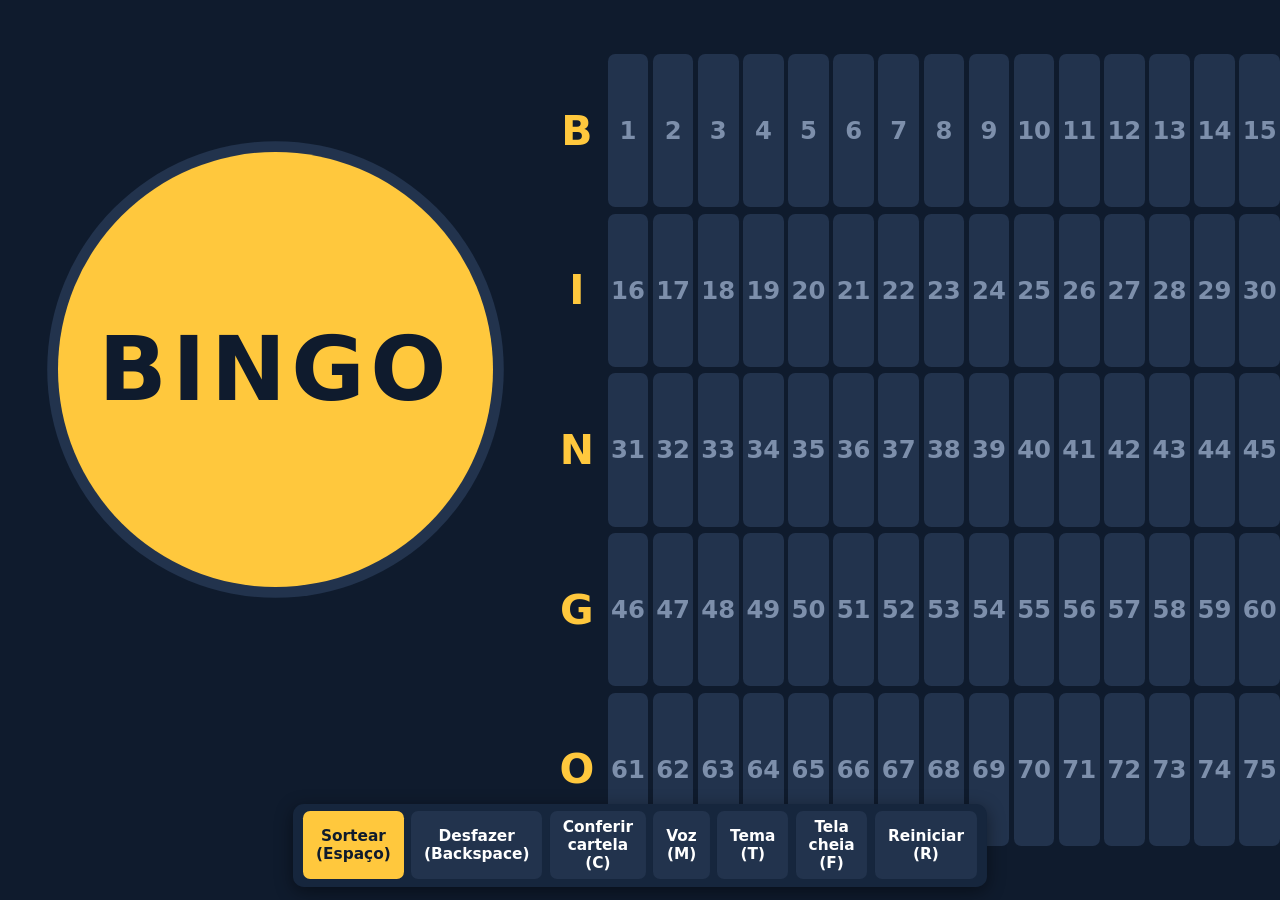
==== index.html @ 3ad3bbc8 "criação do jogo bingo, index é o jg, cartelas é para gerar elas e imprimir" ====
<!doctype html>
<html lang="pt-BR">
<head>
<meta charset="utf-8">
<meta name="viewport" content="width=device-width,initial-scale=1">
<title>Bingo</title>
<style>
:root{--bg:#0f1b2d;--fg:#ffffff;--accent:#ffc83d;--onaccent:#0f1b2d;--dim:#22334d;--dimfg:#7d8fab;--ok:#5be08a;--bad:#ff7b7b;--panel:#16263d}
body.light{--bg:#fffdf6;--fg:#111111;--accent:#c1272d;--onaccent:#ffffff;--dim:#ebe6d8;--dimfg:#8d8776;--ok:#127a3a;--bad:#b3261e;--panel:#ffffff}
*{box-sizing:border-box;margin:0;padding:0}
html,body{height:100%}
body{background:var(--bg);color:var(--fg);font-family:"Segoe UI",system-ui,Arial,sans-serif;overflow:hidden}
.app{display:grid;grid-template-columns:40% 60%;height:100vh;padding:3vh 2.5vw;gap:2.5vw}
.left{display:flex;flex-direction:column;align-items:center;justify-content:center;gap:4vh}
.ball{width:min(34vw,62vh);aspect-ratio:1;border-radius:50%;background:var(--accent);color:var(--onaccent);display:flex;flex-direction:column;align-items:center;justify-content:center;box-shadow:0 0 0 1.2vh var(--dim)}
.ball .letter{font-size:min(6.5vw,11vh);font-weight:800;line-height:1;letter-spacing:.05em}
.ball .num{font-size:min(15vw,28vh);font-weight:900;line-height:1;font-variant-numeric:tabular-nums}
.ball .idle{font-size:min(7vw,12vh);font-weight:900;letter-spacing:.06em}
.ball.rolling .num{opacity:.75}
.ball.pop{animation:pop .5s ease-out}
@keyframes pop{0%{transform:scale(.9)}60%{transform:scale(1.04)}100%{transform:scale(1)}}
.prev{display:flex;gap:1.2vw;min-height:7vw;align-items:center}
.prev span{width:min(6vw,10vh);aspect-ratio:1;border-radius:50%;background:var(--dim);color:var(--fg);display:flex;align-items:center;justify-content:center;font-size:min(2.6vw,4.4vh);font-weight:800}
.count{font-size:min(1.9vw,3.2vh);color:var(--dimfg);font-weight:600}
.board{display:grid;grid-template-columns:1.3fr repeat(15,1fr);grid-template-rows:repeat(5,1fr);gap:.7vh .35vw;align-self:center;height:min(88vh,100%)}
.board div{display:flex;align-items:center;justify-content:center;border-radius:.8vh;font-weight:700;font-variant-numeric:tabular-nums}
.board .l{font-size:min(3.2vw,6vh);font-weight:900;color:var(--accent)}
.board .c{font-size:min(1.9vw,4vh);background:var(--dim);color:var(--dimfg)}
.board .c.on{background:var(--accent);color:var(--onaccent);font-weight:900}
.board .c.new{animation:flash 1.2s ease-out 2}
@keyframes flash{50%{transform:scale(1.35);box-shadow:0 0 2vh var(--accent)}}
.bar{position:fixed;left:50%;bottom:1.5vh;transform:translateX(-50%);display:flex;gap:.6vw;padding:.8vh .8vw;background:var(--panel);border-radius:1.2vh;box-shadow:0 .5vh 2vh rgba(0,0,0,.45);opacity:0;pointer-events:none;transition:opacity .3s}
body.show .bar{opacity:1;pointer-events:auto}
body.show{cursor:default}
body:not(.show){cursor:none}
.bar button{font:inherit;font-size:max(14px,1.2vw);padding:.8vh 1vw;border:0;border-radius:.8vh;background:var(--dim);color:var(--fg);cursor:pointer;font-weight:600}
.bar button.main{background:var(--accent);color:var(--onaccent)}
.bar button:hover{filter:brightness(1.15)}
.ov{position:fixed;inset:0;background:rgba(0,0,0,.82);display:none;align-items:center;justify-content:center;z-index:5}
.ov.open{display:flex}
.box{background:var(--panel);color:var(--fg);padding:4vh 3vw;border-radius:2vh;width:min(70vw,900px);display:flex;flex-direction:column;gap:2.5vh}
.box h2{font-size:min(3vw,5vh)}
.box input{font:inherit;font-size:min(3vw,5vh);padding:1.2vh 1.2vw;border-radius:1vh;border:.3vh solid var(--dim);background:var(--bg);color:var(--fg)}
.box p.hint{font-size:min(1.6vw,2.8vh);color:var(--dimfg)}
.res{font-size:min(3.4vw,6vh);font-weight:800;min-height:1.3em}
.res.ok{color:var(--ok)}.res.bad{color:var(--bad)}
@media (max-width:800px){.app{grid-template-columns:1fr;grid-template-rows:auto 1fr}.board{height:auto}}
</style>
</head>
<body>
<div class="app">
  <section class="left">
    <div class="ball" id="ball"></div>
    <div class="prev" id="prev"></div>
    <div class="count" id="count"></div>
  </section>
  <section class="board" id="board" aria-label="Números sorteados"></section>
</div>

<div class="bar" id="bar">
  <button class="main" data-a="draw">Sortear (Espaço)</button>
  <button data-a="undo">Desfazer (Backspace)</button>
  <button data-a="check">Conferir cartela (C)</button>
  <button data-a="sound">Voz (M)</button>
  <button data-a="theme">Tema (T)</button>
  <button data-a="full">Tela cheia (F)</button>
  <button data-a="reset">Reiniciar (R)</button>
</div>

<div class="ov" id="ov">
  <div class="box">
    <h2>Conferir cartela</h2>
    <p class="hint">Digite o número da cartela com # (ex.: #12) ou os números separados por espaço, e aperte Enter. Esc fecha.</p>
    <input id="inp" autocomplete="off" placeholder="ex.: #12   ou   5 12 33 47 61">
    <div class="res" id="res"></div>
  </div>
</div>

<script>
(function(){
var LET=['B','I','N','G','O'];
var SAY=['Bê','I','Ene','Gê','Ó'];
var W=['zero','um','dois','três','quatro','cinco','seis','sete','oito','nove'];
var drawn=[],busy=false,sound=true,timer=null,hideT=null;
try{drawn=JSON.parse(localStorage.getItem('bingo-v1')||'[]').filter(function(n){return n>=1&&n<=75})}catch(e){}
try{sound=localStorage.getItem('bingo-sound')!=='off'}catch(e){}
try{if(localStorage.getItem('bingo-theme')==='light')document.body.classList.add('light')}catch(e){}

var $=function(id){return document.getElementById(id)};
var ball=$('ball'),prev=$('prev'),count=$('count'),board=$('board'),ov=$('ov'),inp=$('inp'),res=$('res');

function li(n){return Math.floor((n-1)/15)}
function save(){try{localStorage.setItem('bingo-v1',JSON.stringify(drawn))}catch(e){}}
function rnd(n){var a=new Uint32Array(1);crypto.getRandomValues(a);return a[0]%n}


for(var r=0;r<5;r++){
  var h=document.createElement('div');h.className='l';h.textContent=LET[r];board.appendChild(h);
  for(var k=1;k<=15;k++){var n=r*15+k;var c=document.createElement('div');c.className='c';c.id='c'+n;c.textContent=n;board.appendChild(c)}
}

function showBall(n){
  if(n){ball.innerHTML='<div class="letter">'+LET[li(n)]+'</div><div class="num">'+n+'</div>'}
  else if(drawn.length>=75){ball.innerHTML='<div class="idle">FIM</div>'}
  else{ball.innerHTML='<div class="idle">BINGO</div>'}
}
function render(newN){
  for(var n=1;n<=75;n++){var e=$('c'+n);e.className='c'+(drawn.indexOf(n)>-1?' on':'')+(n===newN?' new':'')}
  var last=drawn[drawn.length-1];
  if(!busy)showBall(last);
  prev.innerHTML='';
  drawn.slice(-6,-1).reverse().forEach(function(n){var s=document.createElement('span');s.textContent=n;prev.appendChild(s)});
  count.textContent=drawn.length?drawn.length+' de 75 sorteados':'';
}
function speak(n){
  if(!sound||!('speechSynthesis' in window))return;
  try{
    speechSynthesis.cancel();
    var t=SAY[li(n)]+'. '+n+'.';
    if(n>=10)t+=' '+W[Math.floor(n/10)]+' e '+W[n%10]+'.';
    var u=new SpeechSynthesisUtterance(t);u.lang='pt-BR';u.rate=.8;speechSynthesis.speak(u);
  }catch(e){}
}
function draw(){
  if(busy)return;
  var rem=[];for(var n=1;n<=75;n++)if(drawn.indexOf(n)<0)rem.push(n);
  if(!rem.length){showBall(0);return}
  var pick=rem[rnd(rem.length)];
  busy=true;ball.classList.add('rolling');
  var t0=Date.now();
  timer=setInterval(function(){
    var f=rem[rnd(rem.length)];
    ball.innerHTML='<div class="letter">'+LET[li(f)]+'</div><div class="num">'+f+'</div>';
    if(Date.now()-t0>1100){
      clearInterval(timer);busy=false;ball.classList.remove('rolling');
      drawn.push(pick);save();render(pick);
      ball.classList.remove('pop');void ball.offsetWidth;ball.classList.add('pop');
      speak(pick);
    }
  },70);
}
function undo(){
  if(busy||!drawn.length)return;
  drawn.pop();save();render();
}
function reset(){
  if(busy)return;
  if(confirm('Reiniciar o bingo? Todos os números sorteados serão apagados.')){drawn=[];save();render();try{speechSynthesis.cancel()}catch(e){}}
}
function toggleSound(){
  sound=!sound;try{localStorage.setItem('bingo-sound',sound?'on':'off')}catch(e){}
  if(!sound){try{speechSynthesis.cancel()}catch(e){}}
  flash('Voz '+(sound?'ligada':'desligada'));
}
function toggleTheme(){
  document.body.classList.toggle('light');
  try{localStorage.setItem('bingo-theme',document.body.classList.contains('light')?'light':'dark')}catch(e){}
}
function full(){
  if(document.fullscreenElement){document.exitFullscreen()}
  else if(document.documentElement.requestFullscreen){document.documentElement.requestFullscreen()}
}
function flash(msg){count.textContent=msg;setTimeout(function(){render()},1500)}
function openCheck(){ov.classList.add('open');inp.value='';res.textContent='';res.className='res';setTimeout(function(){inp.focus()},50)}
function closeCheck(){ov.classList.remove('open');inp.blur()}

function mb(a){return function(){a|=0;a=a+0x6D2B79F5|0;var t=Math.imul(a^a>>>15,1|a);t=t+Math.imul(t^t>>>7,61|t)^t;return((t^t>>>14)>>>0)/4294967296}}
function cardFor(id){
  var r=mb((Math.imul(id,2654435761)^0x9E3779B9)>>>0);
  for(var w=0;w<8;w++)r();
  var cols=[];
  for(var c=0;c<5;c++){
    var p=[];for(var k=1;k<=15;k++)p.push(c*15+k);
    for(var i=14;i>0;i--){var j=Math.floor(r()*(i+1));var t=p[i];p[i]=p[j];p[j]=t}
    var s=p.slice(0,c===2?4:5).sort(function(a,b){return a-b});
    if(c===2)s.splice(2,0,0);
    cols.push(s);
  }
  var rows=[];
  for(var y=0;y<5;y++){rows.push([]);for(var x=0;x<5;x++)rows[y].push(cols[x][y])}
  return rows;
}

function checkCard(id){
  if(id<1||id>9999){res.className='res bad';res.textContent='✖ Cartela inválida';return}
  var g=cardFor(id);
  var mk=function(n){return n===0||drawn.indexOf(n)>-1};
  var miss=[];
  g.forEach(function(row){row.forEach(function(n){if(!mk(n))miss.push(n)})});
  var lines=[],i;
  for(i=0;i<5;i++){lines.push(g[i]);lines.push(g.map(function(r){return r[i]}))}
  lines.push([0,1,2,3,4].map(function(k){return g[k][k]}));
  lines.push([0,1,2,3,4].map(function(k){return g[k][4-k]}));
  var line=lines.some(function(l){return l.every(mk)});
  var head='Cartela nº '+id+': ';
  if(!miss.length){res.className='res ok';res.textContent='✔ '+head+'CARTELA CHEIA!'}
  else if(line){res.className='res ok';res.textContent='✔ '+head+'tem LINHA completa (faltam '+miss.length+' p/ cheia)'}
  else{
    res.className='res bad';
    res.textContent='✖ '+head+'faltam '+miss.length+(miss.length<=5?': '+miss.sort(function(a,b){return a-b}).join(', '):' números');
  }
}
function check(){
  var cm=inp.value.match(/^\s*#\s*(\d+)\s*$/);
  if(cm){checkCard(parseInt(cm[1],10));return}
  var m=(inp.value.match(/\d+/g)||[]).map(Number).filter(function(n,i,a){return a.indexOf(n)===i});
  if(!m.length){res.textContent='';res.className='res';return}
  var bad=m.filter(function(n){return n<1||n>75});
  var miss=m.filter(function(n){return n>=1&&n<=75&&drawn.indexOf(n)<0}).sort(function(a,b){return a-b});
  if(bad.length){res.className='res bad';res.textContent='✖ Número inválido: '+bad.join(', ')}
  else if(miss.length){res.className='res bad';res.textContent='✖ Ainda não saíram: '+miss.join(', ')}
  else{res.className='res ok';res.textContent='✔ Todos os '+m.length+' números já saíram!'}
}
function act(a){
  ({draw:draw,undo:undo,check:openCheck,sound:toggleSound,theme:toggleTheme,full:full,reset:reset})[a]();
}

document.addEventListener('keydown',function(e){
  if(ov.classList.contains('open')){
    if(e.key==='Escape'){closeCheck()}
    else if(e.key==='Enter'){check()}
    return;
  }
  var k=e.key.toLowerCase();
  if(k===' '||k==='enter'){e.preventDefault();if(document.activeElement&&document.activeElement.blur)document.activeElement.blur();draw()}
  else if(k==='backspace'){undo()}
  else if(k==='c'){e.preventDefault();openCheck()}
  else if(k==='m'){toggleSound()}
  else if(k==='t'){toggleTheme()}
  else if(k==='f'){full()}
  else if(k==='r'){reset()}
  askWake();
});
$('bar').addEventListener('click',function(e){var b=e.target.closest('button');if(b){b.blur();act(b.getAttribute('data-a'))}askWake()});
ov.addEventListener('click',function(e){if(e.target===ov)closeCheck()});


function showUI(){document.body.classList.add('show');clearTimeout(hideT);hideT=setTimeout(function(){document.body.classList.remove('show')},3000)}
document.addEventListener('mousemove',showUI);
document.addEventListener('touchstart',showUI);


var wl=null;
function askWake(){
  if(wl||!navigator.wakeLock)return;
  navigator.wakeLock.request('screen').then(function(l){wl=l;l.addEventListener('release',function(){wl=null})}).catch(function(){});
}
document.addEventListener('visibilitychange',function(){if(document.visibilityState==='visible')askWake()});

render();showUI();
})();
</script>
</body>
</html>
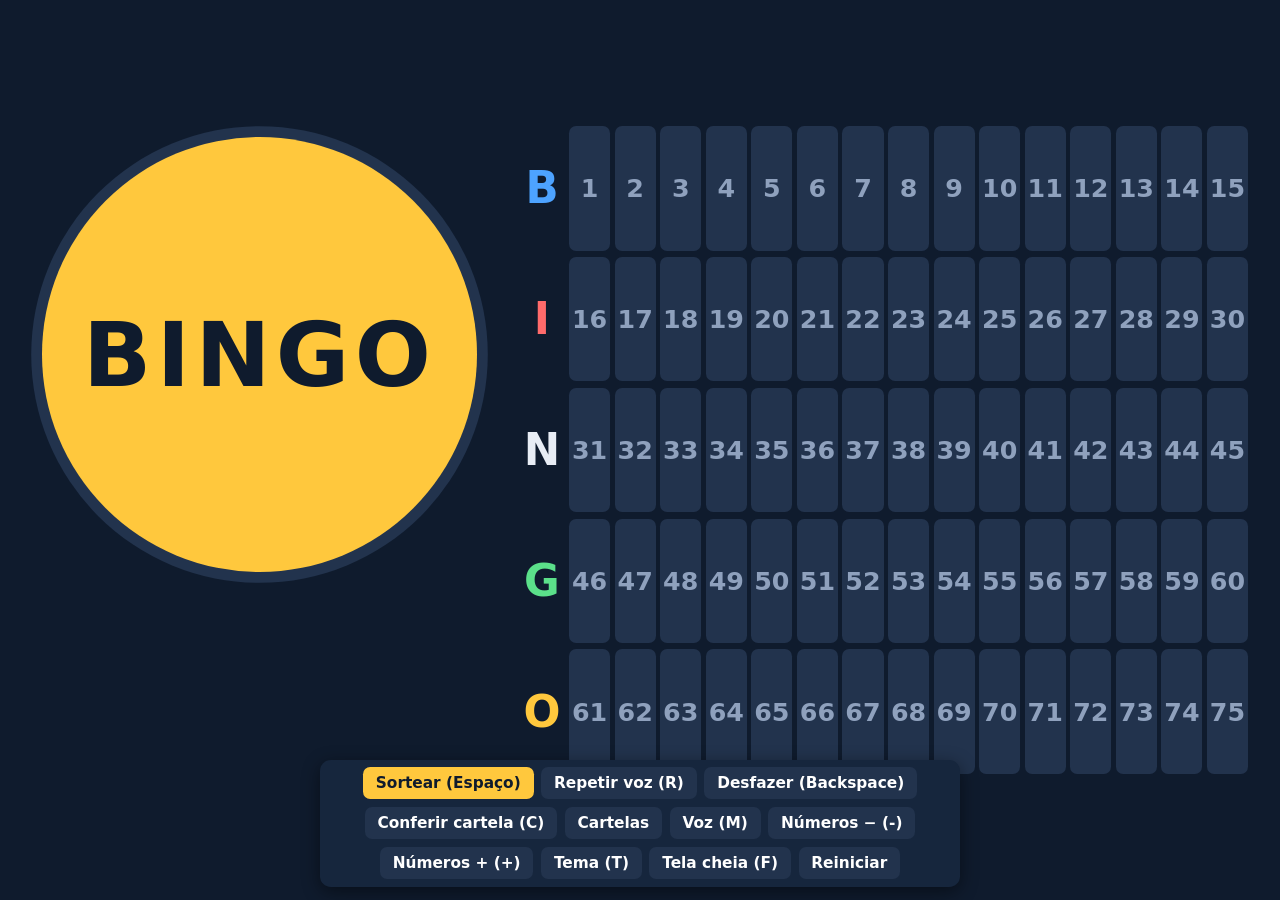
==== commit 22409389: "atualização bingo" ====
--- a/index.html
+++ b/index.html
@@ -1,254 +1,45 @@
 <!doctype html>
 <html lang="pt-BR">
 <head>
-<meta charset="utf-8">
-<meta name="viewport" content="width=device-width,initial-scale=1">
-<title>Bingo</title>
-<style>
-:root{--bg:#0f1b2d;--fg:#ffffff;--accent:#ffc83d;--onaccent:#0f1b2d;--dim:#22334d;--dimfg:#7d8fab;--ok:#5be08a;--bad:#ff7b7b;--panel:#16263d}
-body.light{--bg:#fffdf6;--fg:#111111;--accent:#c1272d;--onaccent:#ffffff;--dim:#ebe6d8;--dimfg:#8d8776;--ok:#127a3a;--bad:#b3261e;--panel:#ffffff}
-*{box-sizing:border-box;margin:0;padding:0}
-html,body{height:100%}
-body{background:var(--bg);color:var(--fg);font-family:"Segoe UI",system-ui,Arial,sans-serif;overflow:hidden}
-.app{display:grid;grid-template-columns:40% 60%;height:100vh;padding:3vh 2.5vw;gap:2.5vw}
-.left{display:flex;flex-direction:column;align-items:center;justify-content:center;gap:4vh}
-.ball{width:min(34vw,62vh);aspect-ratio:1;border-radius:50%;background:var(--accent);color:var(--onaccent);display:flex;flex-direction:column;align-items:center;justify-content:center;box-shadow:0 0 0 1.2vh var(--dim)}
-.ball .letter{font-size:min(6.5vw,11vh);font-weight:800;line-height:1;letter-spacing:.05em}
-.ball .num{font-size:min(15vw,28vh);font-weight:900;line-height:1;font-variant-numeric:tabular-nums}
-.ball .idle{font-size:min(7vw,12vh);font-weight:900;letter-spacing:.06em}
-.ball.rolling .num{opacity:.75}
-.ball.pop{animation:pop .5s ease-out}
-@keyframes pop{0%{transform:scale(.9)}60%{transform:scale(1.04)}100%{transform:scale(1)}}
-.prev{display:flex;gap:1.2vw;min-height:7vw;align-items:center}
-.prev span{width:min(6vw,10vh);aspect-ratio:1;border-radius:50%;background:var(--dim);color:var(--fg);display:flex;align-items:center;justify-content:center;font-size:min(2.6vw,4.4vh);font-weight:800}
-.count{font-size:min(1.9vw,3.2vh);color:var(--dimfg);font-weight:600}
-.board{display:grid;grid-template-columns:1.3fr repeat(15,1fr);grid-template-rows:repeat(5,1fr);gap:.7vh .35vw;align-self:center;height:min(88vh,100%)}
-.board div{display:flex;align-items:center;justify-content:center;border-radius:.8vh;font-weight:700;font-variant-numeric:tabular-nums}
-.board .l{font-size:min(3.2vw,6vh);font-weight:900;color:var(--accent)}
-.board .c{font-size:min(1.9vw,4vh);background:var(--dim);color:var(--dimfg)}
-.board .c.on{background:var(--accent);color:var(--onaccent);font-weight:900}
-.board .c.new{animation:flash 1.2s ease-out 2}
-@keyframes flash{50%{transform:scale(1.35);box-shadow:0 0 2vh var(--accent)}}
-.bar{position:fixed;left:50%;bottom:1.5vh;transform:translateX(-50%);display:flex;gap:.6vw;padding:.8vh .8vw;background:var(--panel);border-radius:1.2vh;box-shadow:0 .5vh 2vh rgba(0,0,0,.45);opacity:0;pointer-events:none;transition:opacity .3s}
-body.show .bar{opacity:1;pointer-events:auto}
-body.show{cursor:default}
-body:not(.show){cursor:none}
-.bar button{font:inherit;font-size:max(14px,1.2vw);padding:.8vh 1vw;border:0;border-radius:.8vh;background:var(--dim);color:var(--fg);cursor:pointer;font-weight:600}
-.bar button.main{background:var(--accent);color:var(--onaccent)}
-.bar button:hover{filter:brightness(1.15)}
-.ov{position:fixed;inset:0;background:rgba(0,0,0,.82);display:none;align-items:center;justify-content:center;z-index:5}
-.ov.open{display:flex}
-.box{background:var(--panel);color:var(--fg);padding:4vh 3vw;border-radius:2vh;width:min(70vw,900px);display:flex;flex-direction:column;gap:2.5vh}
-.box h2{font-size:min(3vw,5vh)}
-.box input{font:inherit;font-size:min(3vw,5vh);padding:1.2vh 1.2vw;border-radius:1vh;border:.3vh solid var(--dim);background:var(--bg);color:var(--fg)}
-.box p.hint{font-size:min(1.6vw,2.8vh);color:var(--dimfg)}
-.res{font-size:min(3.4vw,6vh);font-weight:800;min-height:1.3em}
-.res.ok{color:var(--ok)}.res.bad{color:var(--bad)}
-@media (max-width:800px){.app{grid-template-columns:1fr;grid-template-rows:auto 1fr}.board{height:auto}}
-</style>
+  <meta charset="utf-8">
+  <meta name="viewport" content="width=device-width, initial-scale=1">
+  <title>Bingo</title>
+  <link rel="stylesheet" href="css/sorteio.css">
 </head>
 <body>
-<div class="app">
-  <section class="left">
-    <div class="ball" id="ball"></div>
-    <div class="prev" id="prev"></div>
-    <div class="count" id="count"></div>
-  </section>
-  <section class="board" id="board" aria-label="Números sorteados"></section>
-</div>
+  <main class="tela">
+    <section class="coluna-da-bola" aria-live="polite">
+      <div class="bola" id="bola"></div>
+      <ol class="anteriores" id="anteriores" aria-label="Últimos números sorteados"></ol>
+      <p class="contador" id="contador"></p>
+    </section>
+    <section class="painel" id="painel" aria-label="Painel com os números sorteados"></section>
+  </main>
 
-<div class="bar" id="bar">
-  <button class="main" data-a="draw">Sortear (Espaço)</button>
-  <button data-a="undo">Desfazer (Backspace)</button>
-  <button data-a="check">Conferir cartela (C)</button>
-  <button data-a="sound">Voz (M)</button>
-  <button data-a="theme">Tema (T)</button>
-  <button data-a="full">Tela cheia (F)</button>
-  <button data-a="reset">Reiniciar (R)</button>
-</div>
+  <nav class="comandos" id="comandos" aria-label="Comandos do sorteio">
+    <button type="button" class="principal" data-acao="sortear">Sortear (Espaço)</button>
+    <button type="button" data-acao="repetir">Repetir voz (R)</button>
+    <button type="button" data-acao="desfazer">Desfazer (Backspace)</button>
+    <button type="button" data-acao="conferir">Conferir cartela (C)</button>
+    <a href="cartelas.html" target="_blank" rel="noopener">Cartelas</a>
+    <button type="button" data-acao="voz">Voz (M)</button>
+    <button type="button" data-acao="menos">Números − (-)</button>
+    <button type="button" data-acao="mais">Números + (+)</button>
+    <button type="button" data-acao="tema">Tema (T)</button>
+    <button type="button" data-acao="tela">Tela cheia (F)</button>
+    <button type="button" data-acao="reiniciar">Reiniciar</button>
+  </nav>
 
-<div class="ov" id="ov">
-  <div class="box">
-    <h2>Conferir cartela</h2>
-    <p class="hint">Digite o número da cartela com # (ex.: #12) ou os números separados por espaço, e aperte Enter. Esc fecha.</p>
-    <input id="inp" autocomplete="off" placeholder="ex.: #12   ou   5 12 33 47 61">
-    <div class="res" id="res"></div>
+  <div class="sobreposicao" id="conferencia" role="dialog" aria-modal="true" aria-labelledby="conferencia-titulo" hidden>
+    <div class="caixa">
+      <h2 id="conferencia-titulo">Conferir cartela</h2>
+      <p class="dica">Digite o número da cartela com # (exemplo: #12) ou os números separados por espaço e aperte Enter. Esc fecha.</p>
+      <input type="text" id="campo-conferencia" autocomplete="off" placeholder="exemplo: #12   ou   5 12 33 47 61">
+      <p class="resultado" id="resultado-conferencia" role="status"></p>
+    </div>
   </div>
-</div>
 
-<script>
-(function(){
-var LET=['B','I','N','G','O'];
-var SAY=['Bê','I','Ene','Gê','Ó'];
-var W=['zero','um','dois','três','quatro','cinco','seis','sete','oito','nove'];
-var drawn=[],busy=false,sound=true,timer=null,hideT=null;
-try{drawn=JSON.parse(localStorage.getItem('bingo-v1')||'[]').filter(function(n){return n>=1&&n<=75})}catch(e){}
-try{sound=localStorage.getItem('bingo-sound')!=='off'}catch(e){}
-try{if(localStorage.getItem('bingo-theme')==='light')document.body.classList.add('light')}catch(e){}
-
-var $=function(id){return document.getElementById(id)};
-var ball=$('ball'),prev=$('prev'),count=$('count'),board=$('board'),ov=$('ov'),inp=$('inp'),res=$('res');
-
-function li(n){return Math.floor((n-1)/15)}
-function save(){try{localStorage.setItem('bingo-v1',JSON.stringify(drawn))}catch(e){}}
-function rnd(n){var a=new Uint32Array(1);crypto.getRandomValues(a);return a[0]%n}
-
-
-for(var r=0;r<5;r++){
-  var h=document.createElement('div');h.className='l';h.textContent=LET[r];board.appendChild(h);
-  for(var k=1;k<=15;k++){var n=r*15+k;var c=document.createElement('div');c.className='c';c.id='c'+n;c.textContent=n;board.appendChild(c)}
-}
-
-function showBall(n){
-  if(n){ball.innerHTML='<div class="letter">'+LET[li(n)]+'</div><div class="num">'+n+'</div>'}
-  else if(drawn.length>=75){ball.innerHTML='<div class="idle">FIM</div>'}
-  else{ball.innerHTML='<div class="idle">BINGO</div>'}
-}
-function render(newN){
-  for(var n=1;n<=75;n++){var e=$('c'+n);e.className='c'+(drawn.indexOf(n)>-1?' on':'')+(n===newN?' new':'')}
-  var last=drawn[drawn.length-1];
-  if(!busy)showBall(last);
-  prev.innerHTML='';
-  drawn.slice(-6,-1).reverse().forEach(function(n){var s=document.createElement('span');s.textContent=n;prev.appendChild(s)});
-  count.textContent=drawn.length?drawn.length+' de 75 sorteados':'';
-}
-function speak(n){
-  if(!sound||!('speechSynthesis' in window))return;
-  try{
-    speechSynthesis.cancel();
-    var t=SAY[li(n)]+'. '+n+'.';
-    if(n>=10)t+=' '+W[Math.floor(n/10)]+' e '+W[n%10]+'.';
-    var u=new SpeechSynthesisUtterance(t);u.lang='pt-BR';u.rate=.8;speechSynthesis.speak(u);
-  }catch(e){}
-}
-function draw(){
-  if(busy)return;
-  var rem=[];for(var n=1;n<=75;n++)if(drawn.indexOf(n)<0)rem.push(n);
-  if(!rem.length){showBall(0);return}
-  var pick=rem[rnd(rem.length)];
-  busy=true;ball.classList.add('rolling');
-  var t0=Date.now();
-  timer=setInterval(function(){
-    var f=rem[rnd(rem.length)];
-    ball.innerHTML='<div class="letter">'+LET[li(f)]+'</div><div class="num">'+f+'</div>';
-    if(Date.now()-t0>1100){
-      clearInterval(timer);busy=false;ball.classList.remove('rolling');
-      drawn.push(pick);save();render(pick);
-      ball.classList.remove('pop');void ball.offsetWidth;ball.classList.add('pop');
-      speak(pick);
-    }
-  },70);
-}
-function undo(){
-  if(busy||!drawn.length)return;
-  drawn.pop();save();render();
-}
-function reset(){
-  if(busy)return;
-  if(confirm('Reiniciar o bingo? Todos os números sorteados serão apagados.')){drawn=[];save();render();try{speechSynthesis.cancel()}catch(e){}}
-}
-function toggleSound(){
-  sound=!sound;try{localStorage.setItem('bingo-sound',sound?'on':'off')}catch(e){}
-  if(!sound){try{speechSynthesis.cancel()}catch(e){}}
-  flash('Voz '+(sound?'ligada':'desligada'));
-}
-function toggleTheme(){
-  document.body.classList.toggle('light');
-  try{localStorage.setItem('bingo-theme',document.body.classList.contains('light')?'light':'dark')}catch(e){}
-}
-function full(){
-  if(document.fullscreenElement){document.exitFullscreen()}
-  else if(document.documentElement.requestFullscreen){document.documentElement.requestFullscreen()}
-}
-function flash(msg){count.textContent=msg;setTimeout(function(){render()},1500)}
-function openCheck(){ov.classList.add('open');inp.value='';res.textContent='';res.className='res';setTimeout(function(){inp.focus()},50)}
-function closeCheck(){ov.classList.remove('open');inp.blur()}
-
-function mb(a){return function(){a|=0;a=a+0x6D2B79F5|0;var t=Math.imul(a^a>>>15,1|a);t=t+Math.imul(t^t>>>7,61|t)^t;return((t^t>>>14)>>>0)/4294967296}}
-function cardFor(id){
-  var r=mb((Math.imul(id,2654435761)^0x9E3779B9)>>>0);
-  for(var w=0;w<8;w++)r();
-  var cols=[];
-  for(var c=0;c<5;c++){
-    var p=[];for(var k=1;k<=15;k++)p.push(c*15+k);
-    for(var i=14;i>0;i--){var j=Math.floor(r()*(i+1));var t=p[i];p[i]=p[j];p[j]=t}
-    var s=p.slice(0,c===2?4:5).sort(function(a,b){return a-b});
-    if(c===2)s.splice(2,0,0);
-    cols.push(s);
-  }
-  var rows=[];
-  for(var y=0;y<5;y++){rows.push([]);for(var x=0;x<5;x++)rows[y].push(cols[x][y])}
-  return rows;
-}
-
-function checkCard(id){
-  if(id<1||id>9999){res.className='res bad';res.textContent='✖ Cartela inválida';return}
-  var g=cardFor(id);
-  var mk=function(n){return n===0||drawn.indexOf(n)>-1};
-  var miss=[];
-  g.forEach(function(row){row.forEach(function(n){if(!mk(n))miss.push(n)})});
-  var lines=[],i;
-  for(i=0;i<5;i++){lines.push(g[i]);lines.push(g.map(function(r){return r[i]}))}
-  lines.push([0,1,2,3,4].map(function(k){return g[k][k]}));
-  lines.push([0,1,2,3,4].map(function(k){return g[k][4-k]}));
-  var line=lines.some(function(l){return l.every(mk)});
-  var head='Cartela nº '+id+': ';
-  if(!miss.length){res.className='res ok';res.textContent='✔ '+head+'CARTELA CHEIA!'}
-  else if(line){res.className='res ok';res.textContent='✔ '+head+'tem LINHA completa (faltam '+miss.length+' p/ cheia)'}
-  else{
-    res.className='res bad';
-    res.textContent='✖ '+head+'faltam '+miss.length+(miss.length<=5?': '+miss.sort(function(a,b){return a-b}).join(', '):' números');
-  }
-}
-function check(){
-  var cm=inp.value.match(/^\s*#\s*(\d+)\s*$/);
-  if(cm){checkCard(parseInt(cm[1],10));return}
-  var m=(inp.value.match(/\d+/g)||[]).map(Number).filter(function(n,i,a){return a.indexOf(n)===i});
-  if(!m.length){res.textContent='';res.className='res';return}
-  var bad=m.filter(function(n){return n<1||n>75});
-  var miss=m.filter(function(n){return n>=1&&n<=75&&drawn.indexOf(n)<0}).sort(function(a,b){return a-b});
-  if(bad.length){res.className='res bad';res.textContent='✖ Número inválido: '+bad.join(', ')}
-  else if(miss.length){res.className='res bad';res.textContent='✖ Ainda não saíram: '+miss.join(', ')}
-  else{res.className='res ok';res.textContent='✔ Todos os '+m.length+' números já saíram!'}
-}
-function act(a){
-  ({draw:draw,undo:undo,check:openCheck,sound:toggleSound,theme:toggleTheme,full:full,reset:reset})[a]();
-}
-
-document.addEventListener('keydown',function(e){
-  if(ov.classList.contains('open')){
-    if(e.key==='Escape'){closeCheck()}
-    else if(e.key==='Enter'){check()}
-    return;
-  }
-  var k=e.key.toLowerCase();
-  if(k===' '||k==='enter'){e.preventDefault();if(document.activeElement&&document.activeElement.blur)document.activeElement.blur();draw()}
-  else if(k==='backspace'){undo()}
-  else if(k==='c'){e.preventDefault();openCheck()}
-  else if(k==='m'){toggleSound()}
-  else if(k==='t'){toggleTheme()}
-  else if(k==='f'){full()}
-  else if(k==='r'){reset()}
-  askWake();
-});
-$('bar').addEventListener('click',function(e){var b=e.target.closest('button');if(b){b.blur();act(b.getAttribute('data-a'))}askWake()});
-ov.addEventListener('click',function(e){if(e.target===ov)closeCheck()});
-
-
-function showUI(){document.body.classList.add('show');clearTimeout(hideT);hideT=setTimeout(function(){document.body.classList.remove('show')},3000)}
-document.addEventListener('mousemove',showUI);
-document.addEventListener('touchstart',showUI);
-
-
-var wl=null;
-function askWake(){
-  if(wl||!navigator.wakeLock)return;
-  navigator.wakeLock.request('screen').then(function(l){wl=l;l.addEventListener('release',function(){wl=null})}).catch(function(){});
-}
-document.addEventListener('visibilitychange',function(){if(document.visibilityState==='visible')askWake()});
-
-render();showUI();
-})();
-</script>
+  <script src="js/gerador-cartela.js"></script>
+  <script src="js/sorteio.js"></script>
 </body>
 </html>
--- a/css/sorteio.css
+++ b/css/sorteio.css
@@ -0,0 +1,331 @@
+:root {
+  --fundo: #0f1b2d;
+  --texto: #ffffff;
+  --destaque: #ffc83d;
+  --sobre-destaque: #0f1b2d;
+  --apagado: #22334d;
+  --texto-apagado: #8fa1bd;
+  --superficie: #16263d;
+  --sucesso: #5be08a;
+  --erro: #ff7b7b;
+  --cor-b: #4da3ff;
+  --cor-i: #ff6b6b;
+  --cor-n: #e8edf5;
+  --cor-g: #5be08a;
+  --cor-o: #ffc83d;
+  --sobre-cor: #0f1b2d;
+  --escala-painel: 0.9;
+}
+
+body.claro {
+  --fundo: #fffdf6;
+  --texto: #111111;
+  --destaque: #c1272d;
+  --sobre-destaque: #ffffff;
+  --apagado: #ebe6d8;
+  --texto-apagado: #6f6959;
+  --superficie: #ffffff;
+  --sucesso: #127a3a;
+  --erro: #b3261e;
+  --cor-b: #1565c0;
+  --cor-i: #c62828;
+  --cor-n: #455a64;
+  --cor-g: #2e7d32;
+  --cor-o: #e65100;
+  --sobre-cor: #ffffff;
+}
+
+[data-letra="B"] { --cor: var(--cor-b); }
+[data-letra="I"] { --cor: var(--cor-i); }
+[data-letra="N"] { --cor: var(--cor-n); }
+[data-letra="G"] { --cor: var(--cor-g); }
+[data-letra="O"] { --cor: var(--cor-o); }
+
+* {
+  box-sizing: border-box;
+  margin: 0;
+  padding: 0;
+}
+
+html,
+body {
+  height: 100%;
+}
+
+body {
+  background: var(--fundo);
+  color: var(--texto);
+  font-family: "Segoe UI", system-ui, Arial, sans-serif;
+  overflow: hidden;
+}
+
+body:not(.comandos-visiveis) {
+  cursor: none;
+}
+
+.tela {
+  display: grid;
+  grid-template-columns: 1fr 1.6fr;
+  height: 100vh;
+  padding: 3vh 2.5vw;
+  gap: 2.5vw;
+}
+
+.coluna-da-bola {
+  display: flex;
+  flex-direction: column;
+  align-items: center;
+  justify-content: center;
+  gap: 4vh;
+}
+
+.bola {
+  display: flex;
+  flex-direction: column;
+  align-items: center;
+  justify-content: center;
+  width: min(34vw, 62vh);
+  aspect-ratio: 1;
+  border-radius: 50%;
+  background: var(--destaque);
+  color: var(--sobre-destaque);
+  box-shadow: 0 0 0 1.2vh var(--apagado);
+}
+
+.bola[data-letra] {
+  background: var(--cor);
+  color: var(--sobre-cor);
+}
+
+.bola.rolando {
+  background: var(--destaque);
+  color: var(--sobre-destaque);
+}
+
+.bola.rolando .bola-numero {
+  opacity: 0.75;
+}
+
+.bola.aparecendo {
+  animation: aparecer 0.5s ease-out;
+}
+
+.bola-letra {
+  font-size: min(6.5vw, 11vh);
+  font-weight: 800;
+  line-height: 1;
+  letter-spacing: 0.05em;
+}
+
+.bola-numero {
+  font-size: min(16.5vw, 30vh);
+  font-weight: 900;
+  line-height: 1;
+  font-variant-numeric: tabular-nums;
+}
+
+.bola-repouso {
+  font-size: min(7vw, 12vh);
+  font-weight: 900;
+  letter-spacing: 0.06em;
+}
+
+.anteriores {
+  display: flex;
+  align-items: center;
+  gap: 1.2vw;
+  min-height: 7vw;
+  list-style: none;
+}
+
+.anteriores li {
+  display: flex;
+  align-items: center;
+  justify-content: center;
+  width: min(6vw, 10vh);
+  aspect-ratio: 1;
+  border-radius: 50%;
+  background: var(--apagado);
+  color: var(--texto);
+  font-size: min(2.8vw, 4.6vh);
+  font-weight: 800;
+}
+
+.contador {
+  min-height: 1.2em;
+  color: var(--texto-apagado);
+  font-size: min(1.9vw, 3.2vh);
+  font-weight: 600;
+}
+
+.painel {
+  display: grid;
+  grid-template-columns: 1.1fr repeat(15, 1fr);
+  grid-template-rows: repeat(5, 1fr);
+  gap: 0.7vh 0.35vw;
+  align-self: center;
+  height: min(72vh, 100%);
+}
+
+.painel-letra,
+.painel-numero {
+  display: flex;
+  align-items: center;
+  justify-content: center;
+  border-radius: 0.8vh;
+  font-weight: 700;
+  font-variant-numeric: tabular-nums;
+}
+
+.painel-letra {
+  color: var(--cor);
+  font-size: min(3.4vw, 6.4vh);
+  font-weight: 900;
+}
+
+.painel-numero {
+  background: var(--apagado);
+  color: var(--texto-apagado);
+  font-size: calc(min(2.2vw, 4.6vh) * var(--escala-painel));
+}
+
+.painel-numero.sorteado {
+  background: var(--cor);
+  color: var(--sobre-cor);
+  font-weight: 900;
+}
+
+.painel-numero.novo {
+  animation: destacar 1.2s ease-out 2;
+}
+
+.comandos {
+  position: fixed;
+  bottom: 1.5vh;
+  left: 50%;
+  display: flex;
+  flex-wrap: wrap;
+  justify-content: center;
+  gap: 0.6vw;
+  max-width: 96vw;
+  padding: 0.8vh 0.8vw;
+  transform: translateX(-50%);
+  border-radius: 1.2vh;
+  background: var(--superficie);
+  box-shadow: 0 0.5vh 2vh rgba(0, 0, 0, 0.45);
+  opacity: 0;
+  pointer-events: none;
+  transition: opacity 0.3s;
+}
+
+body.comandos-visiveis .comandos {
+  opacity: 1;
+  pointer-events: auto;
+}
+
+.comandos button,
+.comandos a {
+  display: inline-block;
+  padding: 0.8vh 1vw;
+  border: 0;
+  border-radius: 0.8vh;
+  background: var(--apagado);
+  color: var(--texto);
+  font: inherit;
+  font-size: max(14px, 1.2vw);
+  font-weight: 600;
+  text-decoration: none;
+  cursor: pointer;
+}
+
+.comandos button.principal {
+  background: var(--destaque);
+  color: var(--sobre-destaque);
+}
+
+.comandos button:hover,
+.comandos a:hover {
+  filter: brightness(1.15);
+}
+
+.sobreposicao {
+  position: fixed;
+  inset: 0;
+  z-index: 5;
+  display: flex;
+  align-items: center;
+  justify-content: center;
+  background: rgba(0, 0, 0, 0.82);
+}
+
+.sobreposicao[hidden] {
+  display: none;
+}
+
+.caixa {
+  display: flex;
+  flex-direction: column;
+  gap: 2.5vh;
+  width: min(70vw, 900px);
+  padding: 4vh 3vw;
+  border-radius: 2vh;
+  background: var(--superficie);
+  color: var(--texto);
+}
+
+.caixa h2 {
+  font-size: min(3vw, 5vh);
+}
+
+.caixa input {
+  padding: 1.2vh 1.2vw;
+  border: 0.3vh solid var(--apagado);
+  border-radius: 1vh;
+  background: var(--fundo);
+  color: var(--texto);
+  font: inherit;
+  font-size: min(3vw, 5vh);
+}
+
+.dica {
+  color: var(--texto-apagado);
+  font-size: min(1.6vw, 2.8vh);
+}
+
+.resultado {
+  min-height: 1.3em;
+  font-size: min(3.4vw, 6vh);
+  font-weight: 800;
+}
+
+.resultado.sucesso {
+  color: var(--sucesso);
+}
+
+.resultado.erro {
+  color: var(--erro);
+}
+
+@keyframes aparecer {
+  0% { transform: scale(0.9); }
+  60% { transform: scale(1.04); }
+  100% { transform: scale(1); }
+}
+
+@keyframes destacar {
+  50% {
+    transform: scale(1.35);
+    box-shadow: 0 0 2vh var(--cor);
+  }
+}
+
+@media (max-width: 800px) {
+  .tela {
+    grid-template-columns: 1fr;
+    grid-template-rows: auto 1fr;
+  }
+
+  .painel {
+    height: auto;
+  }
+}
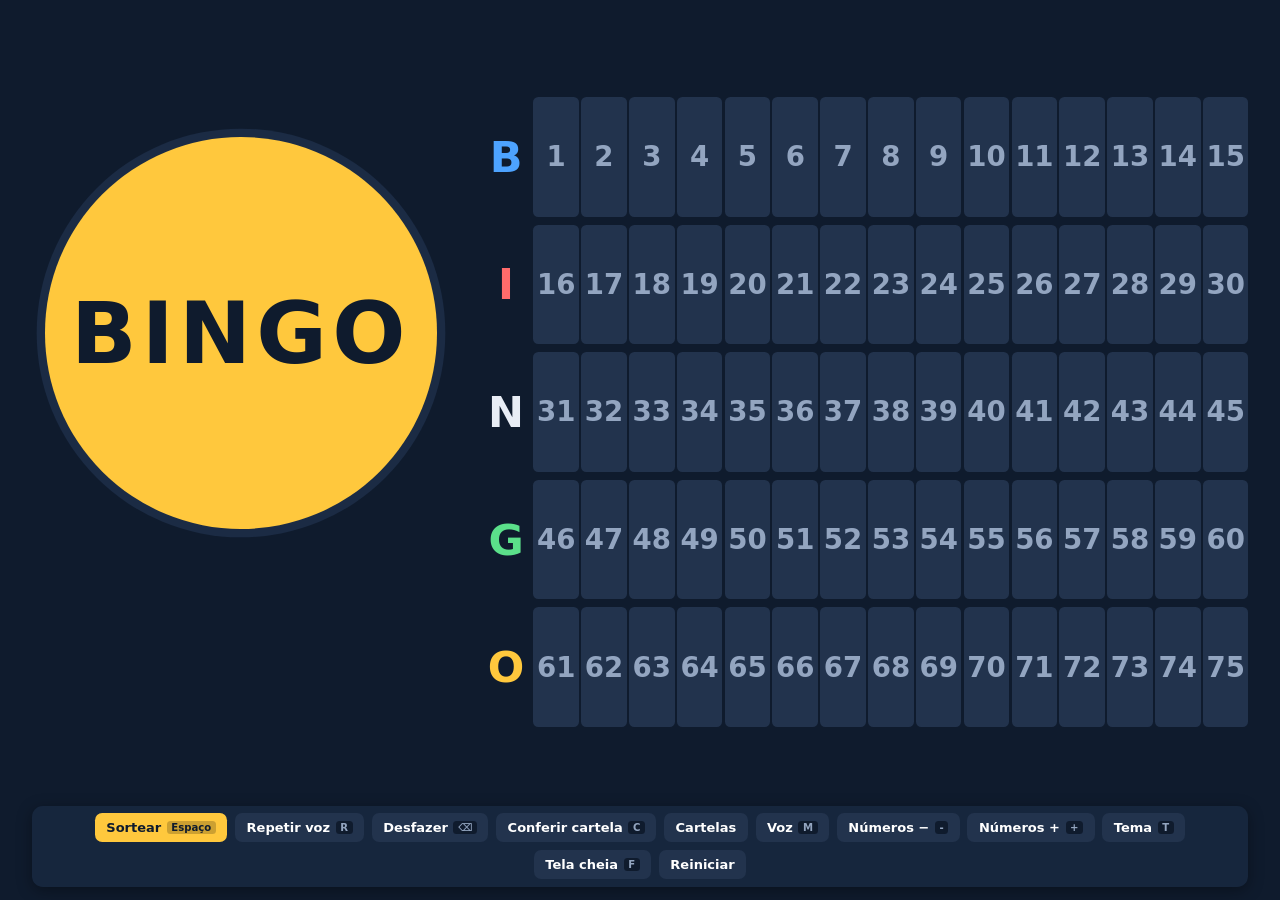
==== commit b624856c: "update" ====
--- a/index.html
+++ b/index.html
@@ -3,6 +3,7 @@
 <head>
   <meta charset="utf-8">
   <meta name="viewport" content="width=device-width, initial-scale=1">
+  <meta name="theme-color" content="#0f1b2d">
   <title>Bingo</title>
   <link rel="stylesheet" href="css/sorteio.css">
 </head>
@@ -16,19 +17,21 @@
     <section class="painel" id="painel" aria-label="Painel com os números sorteados"></section>
   </main>
 
-  <nav class="comandos" id="comandos" aria-label="Comandos do sorteio">
-    <button type="button" class="principal" data-acao="sortear">Sortear (Espaço)</button>
-    <button type="button" data-acao="repetir">Repetir voz (R)</button>
-    <button type="button" data-acao="desfazer">Desfazer (Backspace)</button>
-    <button type="button" data-acao="conferir">Conferir cartela (C)</button>
-    <a href="cartelas.html" target="_blank" rel="noopener">Cartelas</a>
-    <button type="button" data-acao="voz">Voz (M)</button>
-    <button type="button" data-acao="menos">Números − (-)</button>
-    <button type="button" data-acao="mais">Números + (+)</button>
-    <button type="button" data-acao="tema">Tema (T)</button>
-    <button type="button" data-acao="tela">Tela cheia (F)</button>
-    <button type="button" data-acao="reiniciar">Reiniciar</button>
-  </nav>
+  <footer class="rodape">
+    <nav class="comandos" id="comandos" aria-label="Comandos do sorteio">
+      <button type="button" class="principal" data-acao="sortear">Sortear <kbd>Espaço</kbd></button>
+      <button type="button" data-acao="repetir">Repetir voz <kbd>R</kbd></button>
+      <button type="button" data-acao="desfazer">Desfazer <kbd>⌫</kbd></button>
+      <button type="button" data-acao="conferir">Conferir cartela <kbd>C</kbd></button>
+      <a href="cartelas.html" target="_blank" rel="noopener">Cartelas</a>
+      <button type="button" data-acao="voz">Voz <kbd>M</kbd></button>
+      <button type="button" data-acao="menos">Números − <kbd>-</kbd></button>
+      <button type="button" data-acao="mais">Números + <kbd>+</kbd></button>
+      <button type="button" data-acao="tema">Tema <kbd>T</kbd></button>
+      <button type="button" data-acao="tela">Tela cheia <kbd>F</kbd></button>
+      <button type="button" data-acao="reiniciar">Reiniciar</button>
+    </nav>
+  </footer>
 
   <div class="sobreposicao" id="conferencia" role="dialog" aria-modal="true" aria-labelledby="conferencia-titulo" hidden>
     <div class="caixa">
@@ -36,6 +39,10 @@
       <p class="dica">Digite o número da cartela com # (exemplo: #12) ou os números separados por espaço e aperte Enter. Esc fecha.</p>
       <input type="text" id="campo-conferencia" autocomplete="off" placeholder="exemplo: #12   ou   5 12 33 47 61">
       <p class="resultado" id="resultado-conferencia" role="status"></p>
+      <div class="caixa-botoes">
+        <button type="button" class="principal" id="botao-conferir">Conferir</button>
+        <button type="button" id="botao-fechar">Fechar</button>
+      </div>
     </div>
   </div>
 
--- a/css/sorteio.css
+++ b/css/sorteio.css
@@ -4,7 +4,8 @@
   --destaque: #ffc83d;
   --sobre-destaque: #0f1b2d;
   --apagado: #22334d;
-  --texto-apagado: #8fa1bd;
+  --anel: #1b2b44;
+  --texto-apagado: #93a5c0;
   --superficie: #16263d;
   --sucesso: #5be08a;
   --erro: #ff7b7b;
@@ -23,6 +24,7 @@
   --destaque: #c1272d;
   --sobre-destaque: #ffffff;
   --apagado: #ebe6d8;
+  --anel: #e2dccb;
   --texto-apagado: #6f6959;
   --superficie: #ffffff;
   --sucesso: #127a3a;
@@ -45,18 +47,21 @@
   box-sizing: border-box;
   margin: 0;
   padding: 0;
-}
-
-html,
+  -webkit-tap-highlight-color: transparent;
+}
+
+html {
+  height: 100%;
+}
+
 body {
+  display: flex;
+  flex-direction: column;
   height: 100%;
-}
-
-body {
+  overflow: hidden;
   background: var(--fundo);
   color: var(--texto);
-  font-family: "Segoe UI", system-ui, Arial, sans-serif;
-  overflow: hidden;
+  font-family: "Segoe UI", system-ui, -apple-system, Arial, sans-serif;
 }
 
 body:not(.comandos-visiveis) {
@@ -65,31 +70,37 @@
 
 .tela {
   display: grid;
-  grid-template-columns: 1fr 1.6fr;
-  height: 100vh;
-  padding: 3vh 2.5vw;
+  flex: 1;
+  grid-template-columns: minmax(0, 0.95fr) minmax(0, 1.75fr);
   gap: 2.5vw;
+  min-height: 0;
+  padding: 3vh 2.5vw 1vh;
 }
 
 .coluna-da-bola {
+  container-type: inline-size;
   display: flex;
   flex-direction: column;
   align-items: center;
   justify-content: center;
-  gap: 4vh;
+  gap: 3.5vh;
+  min-width: 0;
 }
 
 .bola {
-  display: flex;
+  container-type: inline-size;
+  display: flex;
+  flex: none;
   flex-direction: column;
   align-items: center;
   justify-content: center;
-  width: min(34vw, 62vh);
+  gap: 1cqw;
+  width: min(94cqw, 58vh);
   aspect-ratio: 1;
   border-radius: 50%;
   background: var(--destaque);
   color: var(--sobre-destaque);
-  box-shadow: 0 0 0 1.2vh var(--apagado);
+  box-shadow: 0 0 0 2cqw var(--anel);
 }
 
 .bola[data-letra] {
@@ -111,21 +122,21 @@
 }
 
 .bola-letra {
-  font-size: min(6.5vw, 11vh);
+  font-size: 19cqw;
   font-weight: 800;
   line-height: 1;
   letter-spacing: 0.05em;
 }
 
 .bola-numero {
-  font-size: min(16.5vw, 30vh);
+  font-size: 54cqw;
   font-weight: 900;
   line-height: 1;
   font-variant-numeric: tabular-nums;
 }
 
 .bola-repouso {
-  font-size: min(7vw, 12vh);
+  font-size: 22cqw;
   font-weight: 900;
   letter-spacing: 0.06em;
 }
@@ -133,38 +144,57 @@
 .anteriores {
   display: flex;
   align-items: center;
-  gap: 1.2vw;
-  min-height: 7vw;
+  justify-content: center;
+  gap: 2.5cqw;
+  min-height: 17cqw;
   list-style: none;
 }
 
 .anteriores li {
   display: flex;
-  align-items: center;
-  justify-content: center;
-  width: min(6vw, 10vh);
+  flex-direction: column;
+  align-items: center;
+  justify-content: center;
+  width: min(17cqw, 10vh);
   aspect-ratio: 1;
+  border: 0.7cqw solid var(--cor);
   border-radius: 50%;
   background: var(--apagado);
-  color: var(--texto);
-  font-size: min(2.8vw, 4.6vh);
+  line-height: 1;
+}
+
+.anterior-letra {
+  color: var(--cor);
+  font-size: 4.2cqw;
+  font-weight: 900;
+}
+
+.anterior-numero {
+  font-size: 7.4cqw;
   font-weight: 800;
 }
 
 .contador {
   min-height: 1.2em;
   color: var(--texto-apagado);
-  font-size: min(1.9vw, 3.2vh);
+  font-size: max(16px, 5cqw);
   font-weight: 600;
+  text-align: center;
 }
 
 .painel {
+  container-type: inline-size;
+  display: grid;
+  grid-template-rows: repeat(5, 1fr);
+  align-self: center;
+  gap: 0.9vh;
+  height: min(100%, 70vh);
+}
+
+.painel-faixa {
   display: grid;
   grid-template-columns: 1.1fr repeat(15, 1fr);
-  grid-template-rows: repeat(5, 1fr);
-  gap: 0.7vh 0.35vw;
-  align-self: center;
-  height: min(72vh, 100%);
+  gap: 0 0.3cqw;
 }
 
 .painel-letra,
@@ -172,21 +202,21 @@
   display: flex;
   align-items: center;
   justify-content: center;
-  border-radius: 0.8vh;
+  border-radius: 0.7cqw;
   font-weight: 700;
   font-variant-numeric: tabular-nums;
 }
 
 .painel-letra {
   color: var(--cor);
-  font-size: min(3.4vw, 6.4vh);
+  font-size: 5.6cqw;
   font-weight: 900;
 }
 
 .painel-numero {
   background: var(--apagado);
   color: var(--texto-apagado);
-  font-size: calc(min(2.2vw, 4.6vh) * var(--escala-painel));
+  font-size: calc(4cqw * var(--escala-painel));
 }
 
 .painel-numero.sorteado {
@@ -195,24 +225,35 @@
   font-weight: 900;
 }
 
+.painel-numero.ultimo {
+  position: relative;
+  z-index: 1;
+  box-shadow: 0 0 0 0.5cqw var(--texto);
+  transform: scale(1.06);
+}
+
 .painel-numero.novo {
   animation: destacar 1.2s ease-out 2;
 }
 
+.rodape {
+  display: flex;
+  flex: none;
+  align-items: center;
+  justify-content: center;
+  min-height: 9vh;
+  padding: 0 2.5vw 1.5vh;
+}
+
 .comandos {
-  position: fixed;
-  bottom: 1.5vh;
-  left: 50%;
   display: flex;
   flex-wrap: wrap;
   justify-content: center;
   gap: 0.6vw;
-  max-width: 96vw;
   padding: 0.8vh 0.8vw;
-  transform: translateX(-50%);
   border-radius: 1.2vh;
   background: var(--superficie);
-  box-shadow: 0 0.5vh 2vh rgba(0, 0, 0, 0.45);
+  box-shadow: 0 0.4vh 1.6vh rgba(0, 0, 0, 0.35);
   opacity: 0;
   pointer-events: none;
   transition: opacity 0.3s;
@@ -225,14 +266,15 @@
 
 .comandos button,
 .comandos a {
-  display: inline-block;
-  padding: 0.8vh 1vw;
+  display: inline-flex;
+  align-items: center;
+  padding: 0.8vh 0.9vw;
   border: 0;
   border-radius: 0.8vh;
   background: var(--apagado);
   color: var(--texto);
   font: inherit;
-  font-size: max(14px, 1.2vw);
+  font-size: max(13px, 0.95vw);
   font-weight: 600;
   text-decoration: none;
   cursor: pointer;
@@ -246,6 +288,29 @@
 .comandos button:hover,
 .comandos a:hover {
   filter: brightness(1.15);
+}
+
+.comandos button:focus-visible,
+.comandos a:focus-visible,
+.caixa button:focus-visible {
+  outline: 3px solid var(--destaque);
+  outline-offset: 2px;
+}
+
+kbd {
+  margin-left: 0.55em;
+  padding: 0.1em 0.45em;
+  border-radius: 0.35em;
+  background: var(--fundo);
+  color: var(--texto-apagado);
+  font: inherit;
+  font-size: 0.78em;
+  font-weight: 700;
+}
+
+.principal kbd {
+  background: rgba(0, 0, 0, 0.2);
+  color: inherit;
 }
 
 .sobreposicao {
@@ -255,6 +320,7 @@
   display: flex;
   align-items: center;
   justify-content: center;
+  padding: 16px;
   background: rgba(0, 0, 0, 0.82);
 }
 
@@ -265,36 +331,37 @@
 .caixa {
   display: flex;
   flex-direction: column;
-  gap: 2.5vh;
-  width: min(70vw, 900px);
-  padding: 4vh 3vw;
-  border-radius: 2vh;
+  gap: clamp(12px, 2.5vh, 28px);
+  width: min(100%, 900px);
+  padding: clamp(18px, 4vh, 40px) clamp(18px, 3vw, 40px);
+  border-radius: 20px;
   background: var(--superficie);
   color: var(--texto);
 }
 
 .caixa h2 {
-  font-size: min(3vw, 5vh);
+  font-size: clamp(22px, 3vw, 44px);
 }
 
 .caixa input {
-  padding: 1.2vh 1.2vw;
-  border: 0.3vh solid var(--apagado);
-  border-radius: 1vh;
+  width: 100%;
+  padding: 12px 16px;
+  border: 3px solid var(--apagado);
+  border-radius: 12px;
   background: var(--fundo);
   color: var(--texto);
   font: inherit;
-  font-size: min(3vw, 5vh);
+  font-size: clamp(20px, 3vw, 44px);
 }
 
 .dica {
   color: var(--texto-apagado);
-  font-size: min(1.6vw, 2.8vh);
+  font-size: clamp(14px, 1.6vw, 24px);
 }
 
 .resultado {
   min-height: 1.3em;
-  font-size: min(3.4vw, 6vh);
+  font-size: clamp(22px, 3.4vw, 56px);
   font-weight: 800;
 }
 
@@ -304,6 +371,30 @@
 
 .resultado.erro {
   color: var(--erro);
+}
+
+.caixa-botoes {
+  display: flex;
+  flex-wrap: wrap;
+  gap: 12px;
+}
+
+.caixa-botoes button {
+  min-height: 48px;
+  padding: 10px 24px;
+  border: 0;
+  border-radius: 12px;
+  background: var(--apagado);
+  color: var(--texto);
+  font: inherit;
+  font-size: clamp(16px, 1.6vw, 24px);
+  font-weight: 700;
+  cursor: pointer;
+}
+
+.caixa-botoes button.principal {
+  background: var(--destaque);
+  color: var(--sobre-destaque);
 }
 
 @keyframes aparecer {
@@ -319,13 +410,162 @@
   }
 }
 
-@media (max-width: 800px) {
+@media (hover: none) {
+  body:not(.comandos-visiveis) {
+    cursor: auto;
+  }
+
+  .comandos {
+    opacity: 1;
+    pointer-events: auto;
+  }
+
+  kbd {
+    display: none;
+  }
+}
+
+@media (max-aspect-ratio: 1/1), (max-height: 500px) {
+  .rodape {
+    min-height: 0;
+    padding: 0;
+  }
+
+  .comandos {
+    flex-wrap: nowrap;
+    justify-content: flex-start;
+    gap: 8px;
+    width: 100%;
+    padding: 8px 10px;
+    overflow-x: auto;
+    border-radius: 0;
+    box-shadow: 0 -4px 14px rgba(0, 0, 0, 0.3);
+  }
+
+  .comandos button,
+  .comandos a {
+    flex: none;
+    min-height: 46px;
+    padding: 10px 16px;
+    border-radius: 10px;
+    font-size: 16px;
+    white-space: nowrap;
+  }
+
+  .comandos .principal {
+    position: sticky;
+    left: 0;
+    box-shadow: 8px 0 10px -4px rgba(0, 0, 0, 0.5);
+  }
+}
+
+@media (max-height: 500px) and (min-aspect-ratio: 1/1) {
   .tela {
-    grid-template-columns: 1fr;
-    grid-template-rows: auto 1fr;
+    padding-top: 2vh;
+  }
+
+  .coluna-da-bola {
+    gap: 1.5vh;
+  }
+
+  .bola {
+    width: min(94cqw, 44vh);
+  }
+
+  .anteriores {
+    min-height: 0;
+  }
+
+  .anteriores li {
+    width: min(17cqw, 9vh);
+  }
+
+  .contador {
+    min-height: 0;
+  }
+}
+
+@media (max-aspect-ratio: 1/1) {
+  html,
+  body {
+    height: auto;
+  }
+
+  body {
+    min-height: 100%;
+    overflow: visible;
+  }
+
+  .tela {
+    flex: 1 0 auto;
+    grid-template-columns: minmax(0, 1fr);
+    gap: 5vw;
+    padding: 4vw 4vw 5vw;
+  }
+
+  .coluna-da-bola {
+    gap: 3vw;
+  }
+
+  .bola {
+    width: min(64cqw, 44vh);
+  }
+
+  .anteriores li {
+    width: 16cqw;
   }
 
   .painel {
+    grid-auto-rows: 8.2cqw;
+    grid-template-rows: none;
+    gap: 1.4cqw;
     height: auto;
   }
-}
+
+  .rodape {
+    position: sticky;
+    bottom: 0;
+    z-index: 3;
+    background: var(--superficie);
+  }
+}
+
+@media (max-width: 640px) and (max-aspect-ratio: 1/1) {
+  .painel {
+    grid-auto-rows: auto;
+    grid-template-columns: repeat(5, minmax(0, 1fr));
+    gap: 1.6cqw;
+  }
+
+  .painel-faixa {
+    display: flex;
+    flex-direction: column;
+    gap: 1.2cqw;
+  }
+
+  .painel-letra {
+    min-height: 11cqw;
+    font-size: 9cqw;
+  }
+
+  .painel-numero {
+    min-height: 10.5cqw;
+    border-radius: 1.4cqw;
+    font-size: calc(8.2cqw * var(--escala-painel));
+  }
+
+  .painel-numero.ultimo {
+    box-shadow: 0 0 0 0.9cqw var(--texto);
+  }
+}
+
+@media (prefers-reduced-motion: reduce) {
+  .bola.aparecendo,
+  .painel-numero.novo {
+    animation: none;
+  }
+
+  .comandos {
+    transition: none;
+  }
+}
